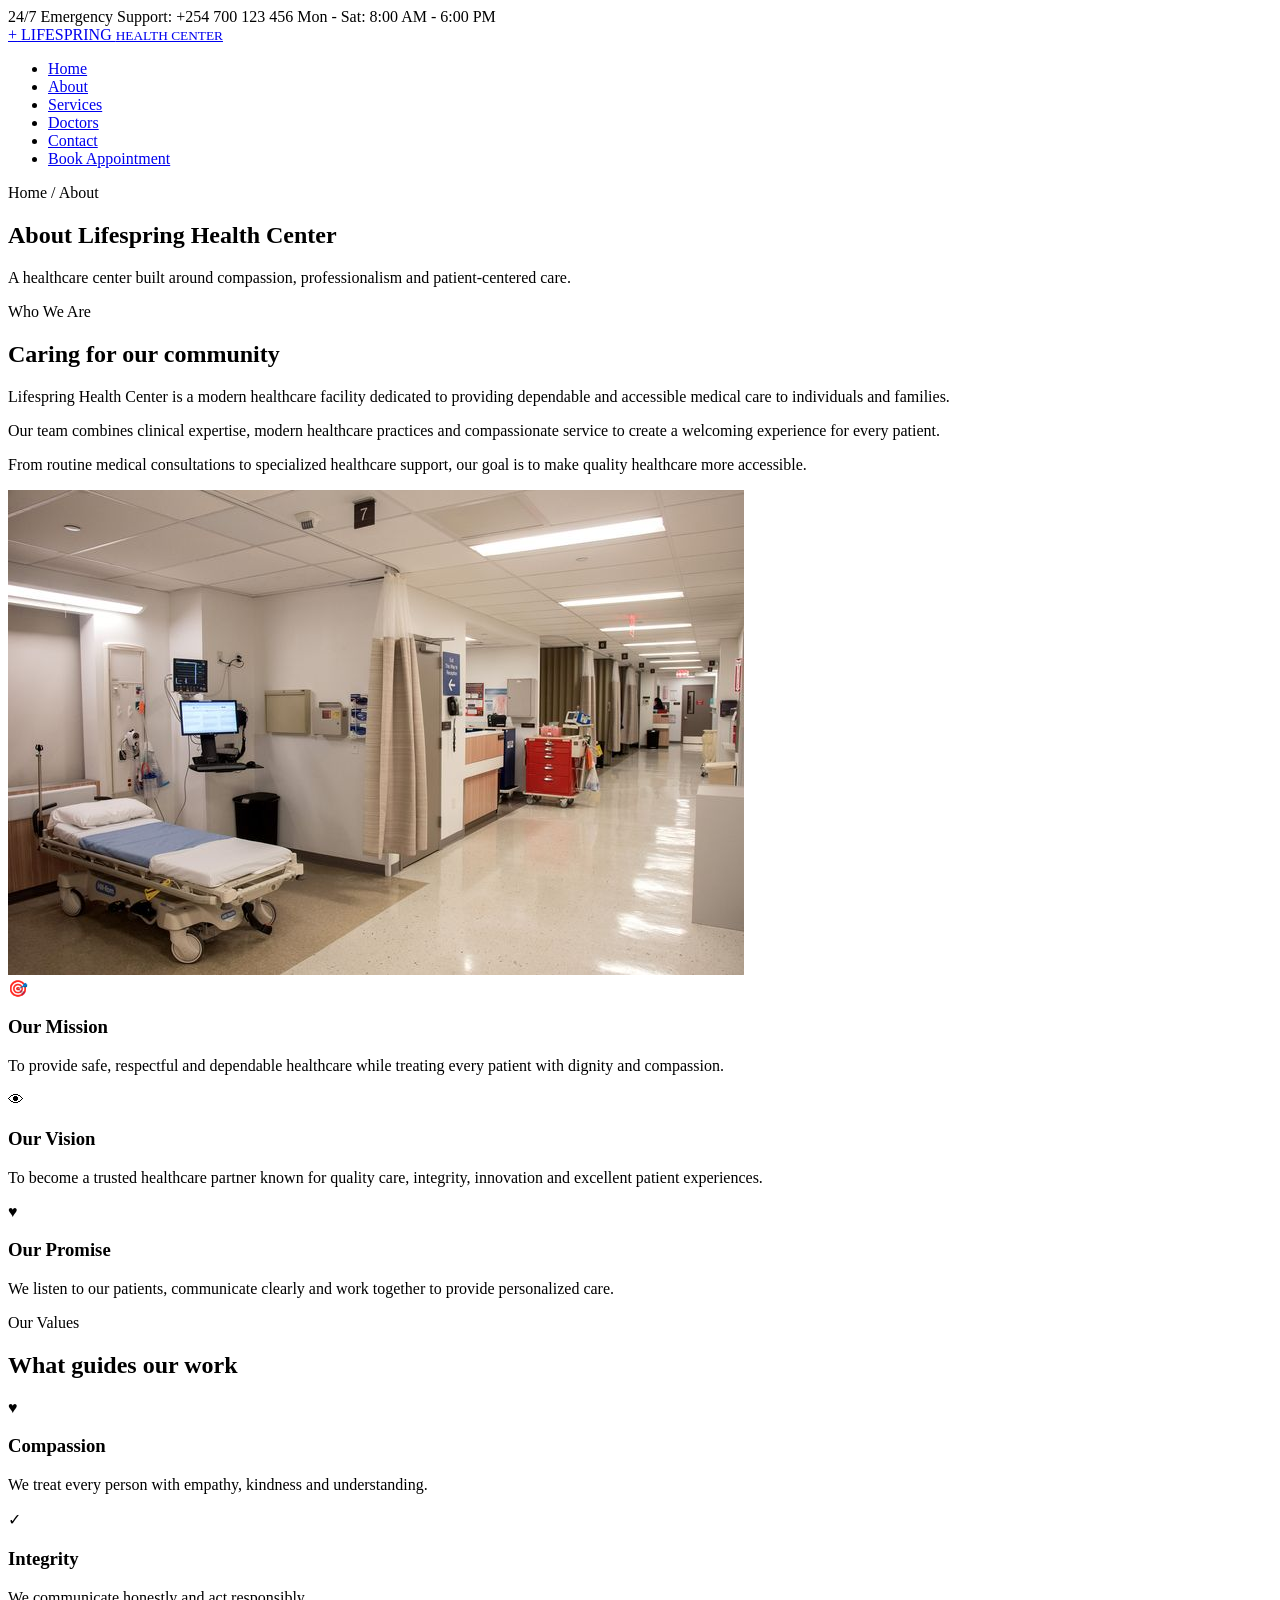
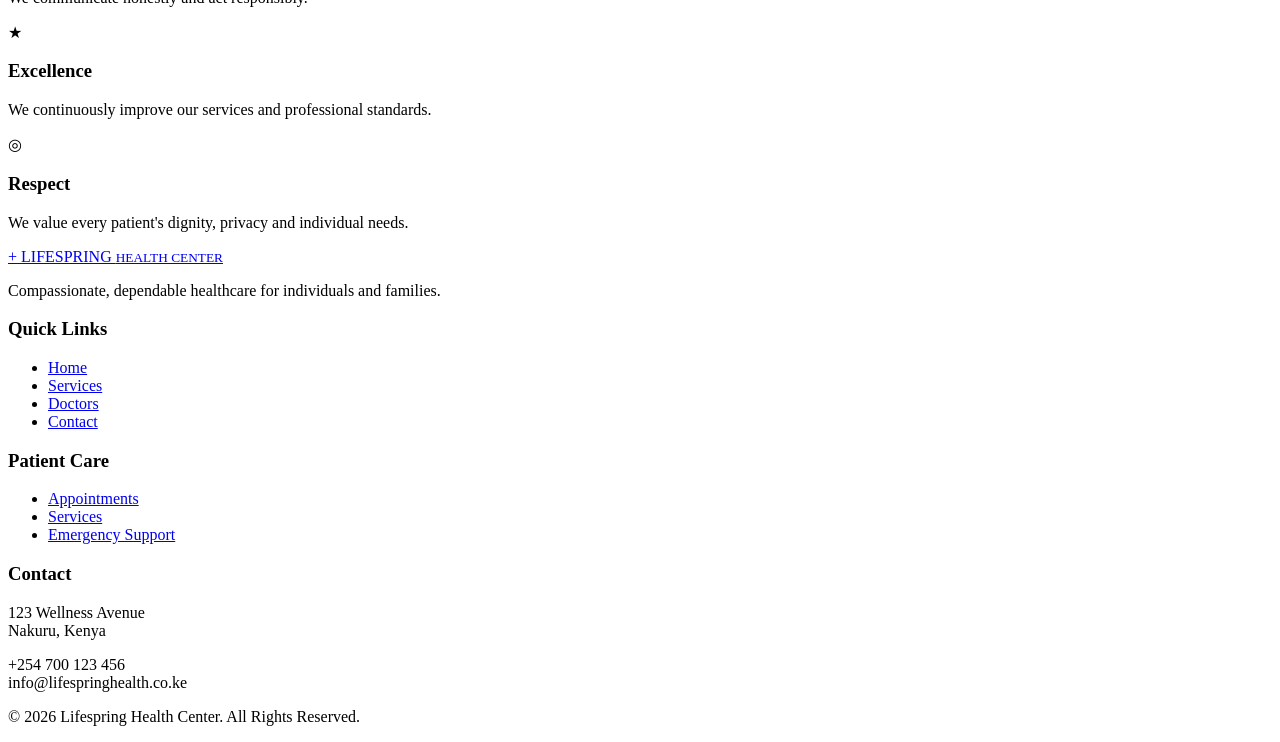
==== about.html @ 38cf4176 "initial commit" ====
<!DOCTYPE html>
<html lang="en">

<head>
    <meta charset="UTF-8">
    <meta name="viewport" content="width=device-width, initial-scale=1.0">

    <title>Lifespring Health Center | About Us</title>

    <link rel="stylesheet" href="css/style.css">
</head>

<body>

    <!-- TOP BAR -->
    <div class="topbar">
        <div class="container topbar-content">
            <span>24/7 Emergency Support: +254 700 123 456</span>
            <span>Mon - Sat: 8:00 AM - 6:00 PM</span>
        </div>
    </div>

    <!-- NAVBAR -->
    <header class="navbar">
        <div class="container nav-container">

            <a href="index.html" class="logo">
                <span class="logo-icon">+</span>

                <span>
                    LIFESPRING
                    <small>HEALTH CENTER</small>
                </span>
            </a>

            <nav>
                <ul class="nav-links">

                    <li><a href="index.html">Home</a></li>

                    <li>
                        <a href="about.html" class="active">
                            About
                        </a>
                    </li>

                    <li><a href="services.html">Services</a></li>

                    <li><a href="doctors.html">Doctors</a></li>

                    <li><a href="contact.html">Contact</a></li>

                    <li>
                        <a href="contact.html"
                           class="btn btn-primary">
                            Book Appointment
                        </a>
                    </li>

                </ul>
            </nav>

        </div>
    </header>

    <!-- PAGE HEADER -->
    <section class="page-header">
        <div class="container">

            <p class="breadcrumb">
                Home / About
            </p>

            <h1>About Lifespring Health Center</h1>

            <p>
                A healthcare center built around compassion,
                professionalism and patient-centered care.
            </p>

        </div>
    </section>

    <!-- ABOUT -->
    <section class="section">

        <div class="container split-section">

            <div>

                <span class="eyebrow">Who We Are</span>

                <h2>
                    Caring for our community
                </h2>

                <p>
                    Lifespring Health Center is a modern healthcare
                    facility dedicated to providing dependable and
                    accessible medical care to individuals and families.
                </p>

                <p>
                    Our team combines clinical expertise, modern
                    healthcare practices and compassionate service
                    to create a welcoming experience for every patient.
                </p>

                <p>
                    From routine medical consultations to specialized
                    healthcare support, our goal is to make quality
                    healthcare more accessible.
                </p>

            </div>

            <div>
                <img src="images/ward.jpg"
                     alt="Lifespring hospital facility"
                     class="rounded-image">
            </div>

        </div>

    </section>

    <!-- MISSION & VISION -->
    <section class="section light-section">

        <div class="container cards-3">

            <div class="card">
                <div class="card-icon">🎯</div>

                <h3>Our Mission</h3>

                <p>
                    To provide safe, respectful and dependable
                    healthcare while treating every patient
                    with dignity and compassion.
                </p>
            </div>

            <div class="card">
                <div class="card-icon">👁</div>

                <h3>Our Vision</h3>

                <p>
                    To become a trusted healthcare partner known
                    for quality care, integrity, innovation and
                    excellent patient experiences.
                </p>
            </div>

            <div class="card">
                <div class="card-icon">♥</div>

                <h3>Our Promise</h3>

                <p>
                    We listen to our patients, communicate clearly
                    and work together to provide personalized care.
                </p>
            </div>

        </div>

    </section>

    <!-- VALUES -->
    <section class="section">

        <div class="container">

            <div class="section-heading">

                <span class="eyebrow">
                    Our Values
                </span>

                <h2>
                    What guides our work
                </h2>

            </div>

            <div class="cards-4">

                <div class="card">
                    <div class="card-icon">♥</div>
                    <h3>Compassion</h3>
                    <p>
                        We treat every person with empathy,
                        kindness and understanding.
                    </p>
                </div>

                <div class="card">
                    <div class="card-icon">✓</div>
                    <h3>Integrity</h3>
                    <p>
                        We communicate honestly and act
                        responsibly.
                    </p>
                </div>

                <div class="card">
                    <div class="card-icon">★</div>
                    <h3>Excellence</h3>
                    <p>
                        We continuously improve our services
                        and professional standards.
                    </p>
                </div>

                <div class="card">
                    <div class="card-icon">◎</div>
                    <h3>Respect</h3>
                    <p>
                        We value every patient's dignity,
                        privacy and individual needs.
                    </p>
                </div>

            </div>

        </div>

    </section>

    <!-- FOOTER -->
    <footer class="footer">

        <div class="container footer-grid">

            <div>
                <a href="index.html" class="footer-logo">
                    <span class="logo-icon">+</span>
                    <span>
                        LIFESPRING
                        <small>HEALTH CENTER</small>
                    </span>
                </a>

                <p>
                    Compassionate, dependable healthcare
                    for individuals and families.
                </p>
            </div>

            <div>
                <h3>Quick Links</h3>

                <ul>
                    <li><a href="index.html">Home</a></li>
                    <li><a href="services.html">Services</a></li>
                    <li><a href="doctors.html">Doctors</a></li>
                    <li><a href="contact.html">Contact</a></li>
                </ul>
            </div>

            <div>
                <h3>Patient Care</h3>

                <ul>
                    <li><a href="contact.html">Appointments</a></li>
                    <li><a href="services.html">Services</a></li>
                    <li><a href="contact.html">Emergency Support</a></li>
                </ul>
            </div>

            <div>
                <h3>Contact</h3>

                <p>
                    123 Wellness Avenue<br>
                    Nakuru, Kenya
                </p>

                <p>
                    +254 700 123 456<br>
                    info@lifespringhealth.co.ke
                </p>
            </div>

        </div>

        <div class="footer-bottom">
            <p>
                © 2026 Lifespring Health Center.
                All Rights Reserved.
            </p>
        </div>

    </footer>

</body>
</html>
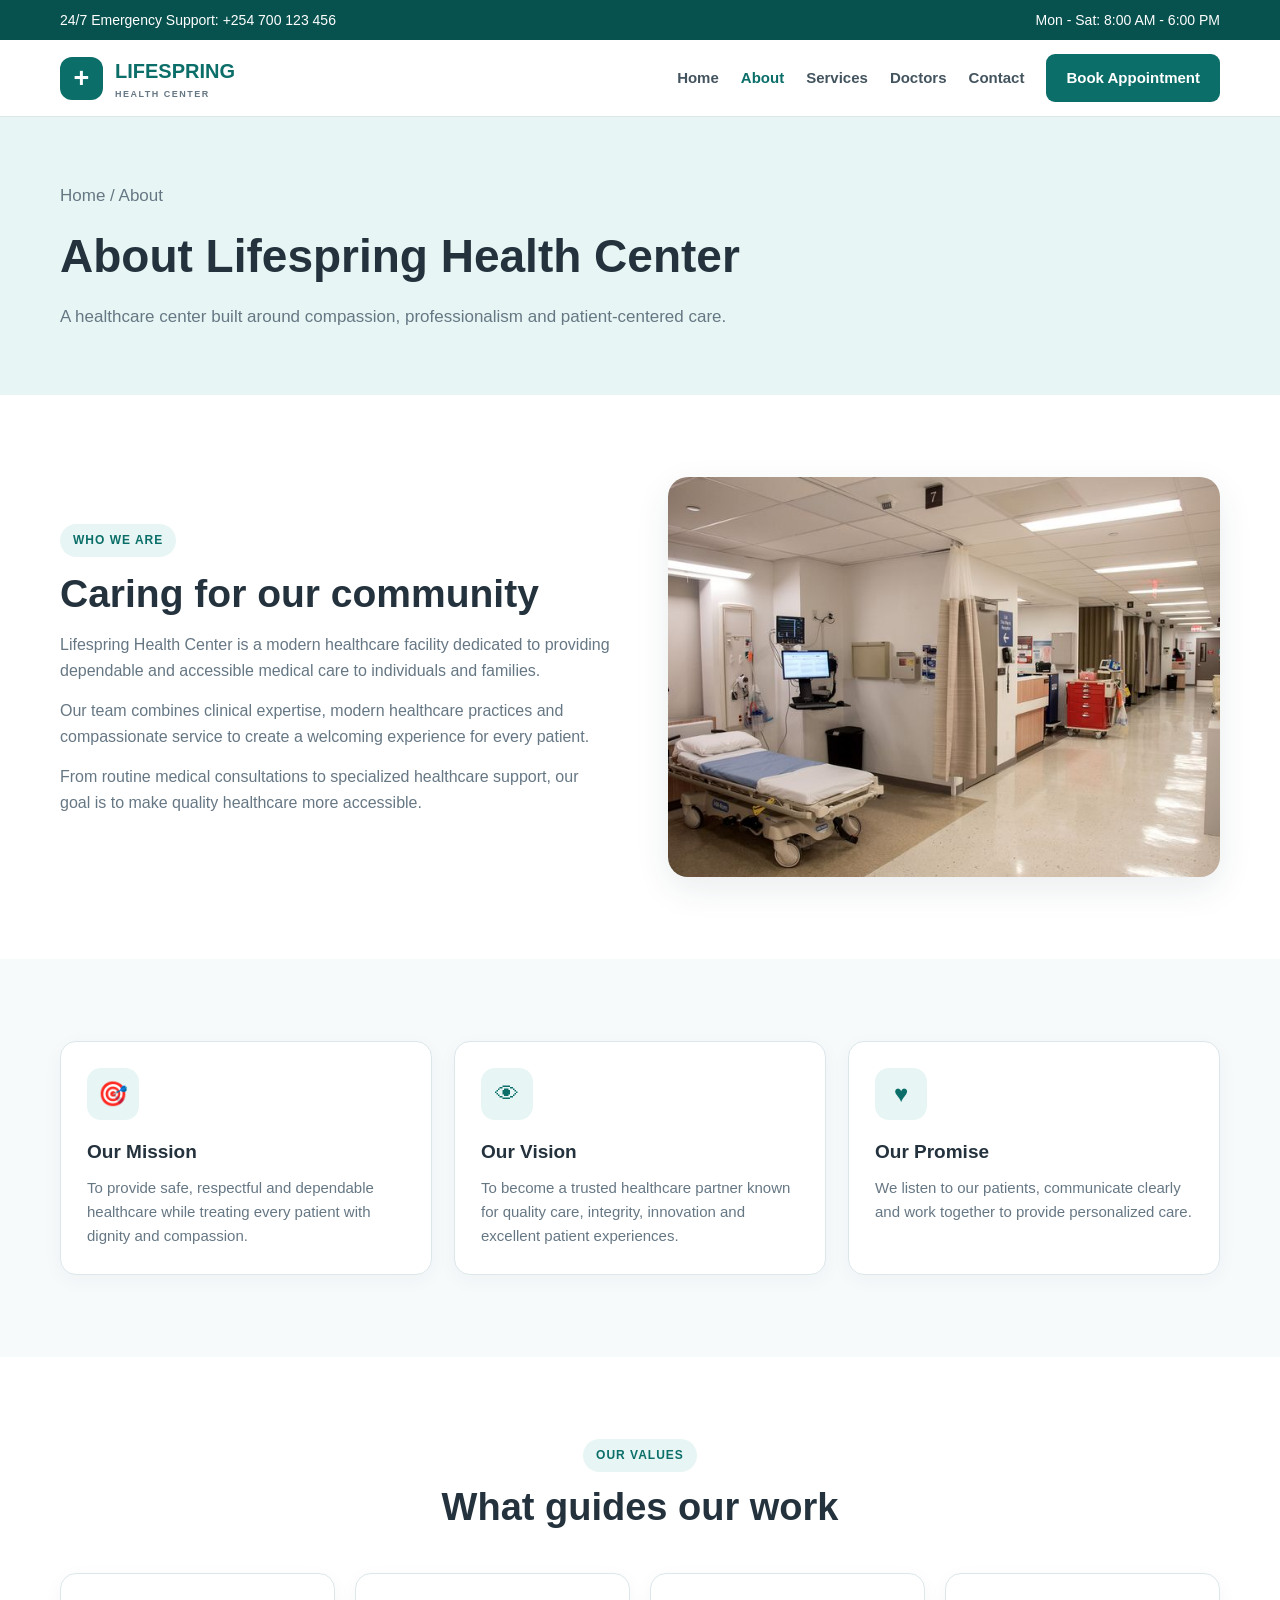
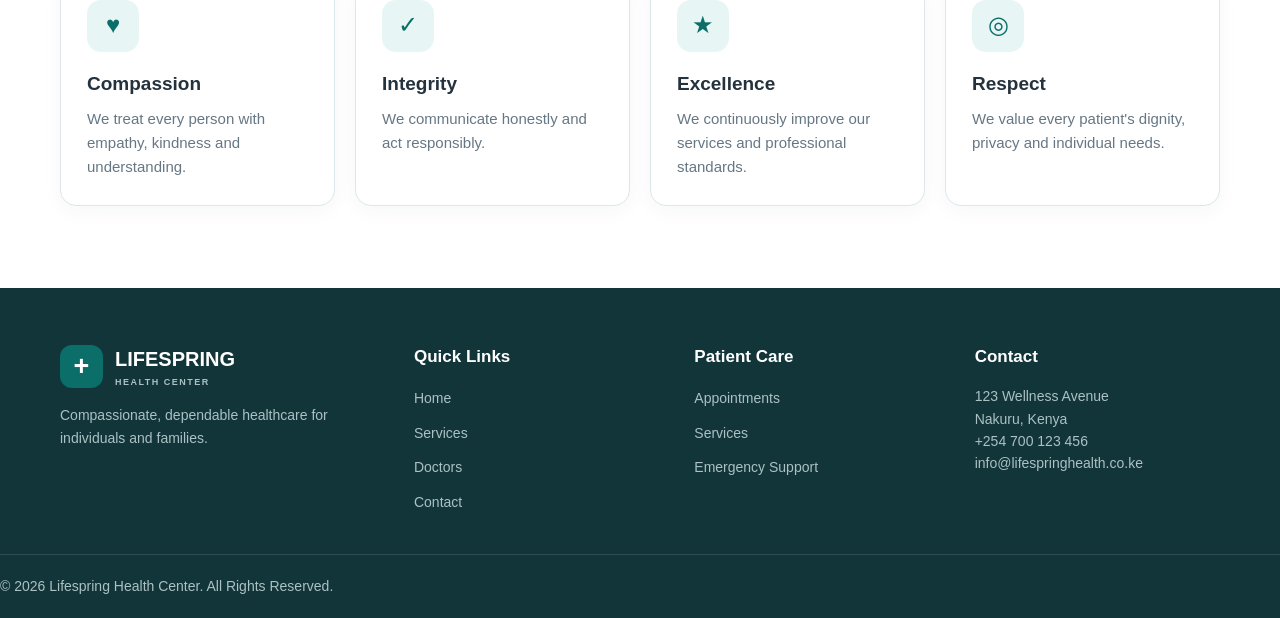
==== commit 0b894186: "change folder structure" ====
--- a/about.html
+++ b/about.html
@@ -7,7 +7,7 @@
 
     <title>Lifespring Health Center | About Us</title>
 
-    <link rel="stylesheet" href="css/style.css">
+    <link rel="stylesheet" href="CSS/style.css">
 </head>
 
 <body>
--- a/CSS/style.css
+++ b/CSS/style.css
@@ -0,0 +1,1366 @@
+/* ==========================================
+   LIFESPRING HEALTH CENTER
+   MAIN WEBSITE STYLESHEET
+   ========================================== */
+
+:root {
+
+    --primary: #0b6e69;
+    --primary-dark: #07524f;
+
+    --secondary: #e7f6f4;
+
+    --accent: #f3b33d;
+
+    --text: #24323d;
+    --muted: #667784;
+
+    --light: #f7fafb;
+
+    --white: #ffffff;
+
+    --border: #dce7ea;
+
+    --shadow:
+        0 12px 35px rgba(25, 55, 70, 0.09);
+
+    --radius: 16px;
+
+    --max-width: 1160px;
+}
+
+
+/* RESET */
+
+* {
+    margin: 0;
+    padding: 0;
+    box-sizing: border-box;
+}
+
+
+html {
+    scroll-behavior: smooth;
+}
+
+
+body {
+
+    font-family:
+        Arial,
+        Helvetica,
+        sans-serif;
+
+    color: var(--text);
+
+    background: var(--white);
+
+    line-height: 1.6;
+}
+
+
+img {
+
+    width: 100%;
+
+    display: block;
+}
+
+
+a {
+
+    text-decoration: none;
+
+    color: inherit;
+}
+
+
+ul {
+
+    list-style: none;
+}
+
+
+/* CONTAINER */
+
+.container {
+
+    width: min(92%, var(--max-width));
+
+    margin: auto;
+}
+
+
+/* ==========================================
+   TOP BAR
+   ========================================== */
+
+.topbar {
+
+    background: var(--primary-dark);
+
+    color: #ffffff;
+
+    font-size: 14px;
+}
+
+
+.topbar-content {
+
+    display: flex;
+
+    justify-content: space-between;
+
+    gap: 20px;
+
+    padding: 9px 0;
+}
+
+
+/* ==========================================
+   NAVIGATION
+   ========================================== */
+
+.navbar {
+
+    background: white;
+
+    border-bottom:
+        1px solid var(--border);
+
+    position: sticky;
+
+    top: 0;
+
+    z-index: 1000;
+}
+
+
+.nav-container {
+
+    min-height: 76px;
+
+    display: flex;
+
+    align-items: center;
+
+    justify-content: space-between;
+
+    gap: 30px;
+}
+
+
+/* LOGO */
+
+.logo,
+.footer-logo {
+
+    display: flex;
+
+    align-items: center;
+
+    gap: 12px;
+
+    font-weight: 800;
+
+    font-size: 20px;
+
+    color: var(--primary);
+}
+
+
+.logo small,
+.footer-logo small {
+
+    display: block;
+
+    font-size: 9px;
+
+    letter-spacing: 1.5px;
+
+    color: var(--muted);
+}
+
+
+.logo-icon {
+
+    width: 43px;
+
+    height: 43px;
+
+    display: grid;
+
+    place-items: center;
+
+    background: var(--primary);
+
+    color: white;
+
+    border-radius: 12px;
+
+    font-size: 27px;
+
+    font-weight: bold;
+}
+
+
+/* NAV LINKS */
+
+.nav-links {
+
+    display: flex;
+
+    align-items: center;
+
+    gap: 22px;
+
+    font-weight: 600;
+
+    font-size: 15px;
+}
+
+
+.nav-links a {
+
+    color: #43545f;
+
+    transition: 0.2s;
+}
+
+
+.nav-links a:hover {
+
+    color: var(--primary);
+}
+
+
+.nav-links a.active {
+
+    color: var(--primary);
+}
+
+
+/* ==========================================
+   BUTTONS
+   ========================================== */
+
+.btn {
+
+    display: inline-flex;
+
+    justify-content: center;
+
+    align-items: center;
+
+    padding: 12px 20px;
+
+    border-radius: 9px;
+
+    font-weight: 700;
+
+    border: none;
+
+    cursor: pointer;
+
+    transition: 0.2s;
+}
+
+
+.btn-primary {
+
+    background: var(--primary);
+
+    color: white !important;
+}
+
+
+.btn-primary:hover {
+
+    background: var(--primary-dark);
+
+    transform: translateY(-2px);
+}
+
+
+.btn-outline {
+
+    border:
+        1px solid var(--primary);
+
+    color: var(--primary) !important;
+
+    background: white;
+}
+
+
+.btn-outline:hover {
+
+    background: var(--secondary);
+}
+
+
+.btn-white {
+
+    background: white;
+
+    color: var(--primary);
+}
+
+
+.btn-white:hover {
+
+    background: #f2f2f2;
+}
+
+
+/* ==========================================
+   HERO
+   ========================================== */
+
+.hero {
+
+    background:
+        linear-gradient(
+            120deg,
+            #eef9f7,
+            #ffffff
+        );
+}
+
+
+.hero-grid {
+
+    min-height: 570px;
+
+    display: grid;
+
+    grid-template-columns:
+        1fr 1fr;
+
+    align-items: center;
+
+    gap: 55px;
+
+    padding: 70px 0;
+}
+
+
+.hero-content h1 {
+
+    font-size:
+        clamp(2.5rem, 5vw, 4.2rem);
+
+    line-height: 1.1;
+
+    margin:
+        18px 0;
+}
+
+
+.highlight {
+
+    color: var(--primary);
+}
+
+
+.hero-content p {
+
+    color: var(--muted);
+
+    font-size: 17px;
+
+    max-width: 650px;
+}
+
+
+/* EYEBROW */
+
+.eyebrow {
+
+    display: inline-block;
+
+    background: var(--secondary);
+
+    color: var(--primary);
+
+    border-radius: 30px;
+
+    padding: 7px 13px;
+
+    font-size: 12px;
+
+    font-weight: 800;
+
+    text-transform: uppercase;
+
+    letter-spacing: 1px;
+}
+
+
+.hero-buttons {
+
+    display: flex;
+
+    gap: 12px;
+
+    flex-wrap: wrap;
+
+    margin-top: 28px;
+}
+
+
+/* HERO IMAGE */
+
+.hero-image {
+
+    border-radius: 25px;
+
+    overflow: hidden;
+
+    box-shadow: var(--shadow);
+}
+
+
+.hero-image img {
+
+    height: 450px;
+
+    object-fit: cover;
+}
+
+
+/* ==========================================
+   STATS
+   ========================================== */
+
+.stats-section {
+
+    position: relative;
+
+    margin-top: -35px;
+
+    z-index: 5;
+}
+
+
+.stats {
+
+    display: grid;
+
+    grid-template-columns:
+        repeat(4, 1fr);
+
+    gap: 15px;
+}
+
+
+.stat-card {
+
+    background: white;
+
+    border:
+        1px solid var(--border);
+
+    border-radius: 14px;
+
+    padding: 22px;
+
+    text-align: center;
+
+    box-shadow: var(--shadow);
+}
+
+
+.stat-card h2 {
+
+    color: var(--primary);
+
+    font-size: 29px;
+
+    margin-bottom: 4px;
+}
+
+
+.stat-card p {
+
+    color: var(--muted);
+
+    font-size: 14px;
+}
+
+
+/* ==========================================
+   SECTIONS
+   ========================================== */
+
+.section {
+
+    padding: 82px 0;
+}
+
+
+.light-section {
+
+    background: var(--light);
+}
+
+
+.section-heading {
+
+    text-align: center;
+
+    max-width: 720px;
+
+    margin:
+        0 auto 42px;
+}
+
+
+.section-heading h2 {
+
+    font-size: 38px;
+
+    line-height: 1.2;
+
+    margin: 13px 0;
+}
+
+
+.section-heading p {
+
+    color: var(--muted);
+
+    font-size: 16px;
+}
+
+
+/* ==========================================
+   CARDS
+   ========================================== */
+
+.cards-3 {
+
+    display: grid;
+
+    grid-template-columns:
+        repeat(3, 1fr);
+
+    gap: 22px;
+}
+
+
+.cards-4 {
+
+    display: grid;
+
+    grid-template-columns:
+        repeat(4, 1fr);
+
+    gap: 20px;
+}
+
+
+.card {
+
+    background: white;
+
+    border:
+        1px solid var(--border);
+
+    border-radius: var(--radius);
+
+    padding: 26px;
+
+    box-shadow:
+        0 5px 20px rgba(25,55,70,.04);
+
+    transition: 0.2s;
+}
+
+
+.card:hover {
+
+    transform: translateY(-4px);
+
+    box-shadow: var(--shadow);
+}
+
+
+.card-icon {
+
+    width: 52px;
+
+    height: 52px;
+
+    border-radius: 14px;
+
+    background: var(--secondary);
+
+    color: var(--primary);
+
+    display: grid;
+
+    place-items: center;
+
+    font-size: 24px;
+
+    margin-bottom: 17px;
+}
+
+
+.card h3 {
+
+    font-size: 19px;
+
+    margin-bottom: 8px;
+}
+
+
+.card p {
+
+    color: var(--muted);
+
+    font-size: 15px;
+}
+
+
+.read-more {
+
+    display: inline-block;
+
+    color: var(--primary);
+
+    font-weight: 700;
+
+    margin-top: 18px;
+
+    font-size: 14px;
+}
+
+
+/* ==========================================
+   SPLIT SECTION
+   ========================================== */
+
+.split-section {
+
+    display: grid;
+
+    grid-template-columns:
+        1fr 1fr;
+
+    gap: 55px;
+
+    align-items: center;
+}
+
+
+.split-section h2 {
+
+    font-size: 39px;
+
+    line-height: 1.15;
+
+    margin: 15px 0;
+}
+
+
+.split-section p {
+
+    color: var(--muted);
+
+    margin-bottom: 15px;
+}
+
+
+/* CHECKLIST */
+
+.check-list {
+
+    margin: 25px 0;
+
+    display: grid;
+
+    gap: 12px;
+}
+
+
+.check-list li::before {
+
+    content: "✓";
+
+    display: inline-grid;
+
+    place-items: center;
+
+    width: 24px;
+
+    height: 24px;
+
+    border-radius: 50%;
+
+    background: var(--secondary);
+
+    color: var(--primary);
+
+    font-weight: bold;
+
+    margin-right: 10px;
+}
+
+
+/* WELCOME CARD */
+
+.welcome-card {
+
+    background:
+        linear-gradient(
+            140deg,
+            var(--primary),
+            #0b8079
+        );
+
+    color: white;
+
+    padding: 40px;
+
+    border-radius: 22px;
+
+    box-shadow: var(--shadow);
+}
+
+
+.welcome-card h3 {
+
+    font-size: 26px;
+
+    margin-bottom: 10px;
+}
+
+
+.welcome-card p {
+
+    color: #e1f4f2;
+
+    margin-bottom: 25px;
+}
+
+
+.promise-box {
+
+    background:
+        rgba(255,255,255,.13);
+
+    padding: 20px;
+
+    border-radius: 13px;
+
+    border:
+        1px solid
+        rgba(255,255,255,.2);
+}
+
+
+.promise-box strong {
+
+    display: block;
+
+    margin-bottom: 4px;
+}
+
+
+/* ==========================================
+   CTA
+   ========================================== */
+
+.cta {
+
+    background: var(--primary);
+
+    color: white;
+
+    padding: 45px;
+
+    border-radius: 22px;
+
+    display: flex;
+
+    align-items: center;
+
+    justify-content: space-between;
+
+    gap: 25px;
+}
+
+
+.cta h2 {
+
+    margin-bottom: 5px;
+}
+
+
+.cta p {
+
+    color: #d8eeec;
+}
+
+
+/* ==========================================
+   PAGE HEADER
+   ========================================== */
+
+.page-header {
+
+    background: var(--secondary);
+
+    padding: 65px 0;
+}
+
+
+.page-header h1 {
+
+    font-size: 46px;
+
+    margin: 10px 0;
+}
+
+
+.page-header p {
+
+    color: var(--muted);
+
+    max-width: 700px;
+
+    font-size: 17px;
+}
+
+
+.breadcrumb {
+
+    color: var(--muted);
+
+    font-size: 14px;
+}
+
+
+/* ==========================================
+   ABOUT IMAGE
+   ========================================== */
+
+.rounded-image {
+
+    height: 400px;
+
+    object-fit: cover;
+
+    border-radius: 20px;
+
+    box-shadow: var(--shadow);
+}
+
+
+/* ==========================================
+   DOCTORS
+   ========================================== */
+
+.doctor-grid {
+
+    display: grid;
+
+    grid-template-columns:
+        repeat(3, 1fr);
+
+    gap: 25px;
+}
+
+
+.doctor-card {
+
+    background: white;
+
+    border:
+        1px solid var(--border);
+
+    border-radius: 16px;
+
+    overflow: hidden;
+
+    box-shadow:
+        0 5px 20px rgba(25,55,70,.04);
+
+    transition: .2s;
+}
+
+
+.doctor-card:hover {
+
+    transform: translateY(-4px);
+
+    box-shadow: var(--shadow);
+}
+
+
+.doctor-card img {
+
+    height: 290px;
+
+    object-fit: cover;
+}
+
+
+.doctor-content {
+
+    padding: 22px;
+}
+
+
+.doctor-role {
+
+    color: var(--primary);
+
+    font-size: 13px;
+
+    font-weight: 700;
+}
+
+
+.doctor-content h3 {
+
+    font-size: 21px;
+
+    margin:
+        6px 0 8px;
+}
+
+
+.doctor-content p {
+
+    color: var(--muted);
+
+    font-size: 14px;
+}
+
+
+/* ==========================================
+   CONTACT
+   ========================================== */
+
+.contact-grid {
+
+    display: grid;
+
+    grid-template-columns:
+        .9fr 1.1fr;
+
+    gap: 35px;
+}
+
+
+.contact-info {
+
+    display: grid;
+
+    gap: 20px;
+
+    margin-top: 30px;
+}
+
+
+.contact-item {
+
+    display: flex;
+
+    align-items: flex-start;
+
+    gap: 14px;
+}
+
+
+.contact-icon {
+
+    width: 46px;
+
+    height: 46px;
+
+    border-radius: 12px;
+
+    background: var(--secondary);
+
+    color: var(--primary);
+
+    display: grid;
+
+    place-items: center;
+
+    flex-shrink: 0;
+}
+
+
+.contact-item h3 {
+
+    margin-bottom: 3px;
+
+    font-size: 17px;
+}
+
+
+.contact-item p {
+
+    margin: 0;
+
+    color: var(--muted);
+}
+
+
+/* FORM */
+
+.form-card {
+
+    background: white;
+
+    border:
+        1px solid var(--border);
+
+    border-radius: 16px;
+
+    padding: 30px;
+
+    box-shadow: var(--shadow);
+}
+
+
+.form-card h2 {
+
+    font-size: 30px;
+
+    margin-bottom: 5px;
+}
+
+
+.form-card > p {
+
+    color: var(--muted);
+
+    margin-bottom: 25px;
+}
+
+
+form {
+
+    display: grid;
+
+    gap: 16px;
+}
+
+
+.form-row {
+
+    display: grid;
+
+    grid-template-columns:
+        1fr 1fr;
+
+    gap: 16px;
+}
+
+
+label {
+
+    display: block;
+
+    font-size: 13px;
+
+    font-weight: 700;
+
+    margin-bottom: 6px;
+}
+
+
+input,
+select,
+textarea {
+
+    width: 100%;
+
+    border:
+        1px solid var(--border);
+
+    border-radius: 9px;
+
+    padding: 12px 13px;
+
+    font-family: inherit;
+
+    font-size: 15px;
+
+    outline: none;
+
+    background: white;
+
+    color: var(--text);
+}
+
+
+input:focus,
+select:focus,
+textarea:focus {
+
+    border-color: var(--primary);
+
+    box-shadow:
+        0 0 0 3px
+        rgba(11,110,105,.1);
+}
+
+
+textarea {
+
+    min-height: 140px;
+
+    resize: vertical;
+}
+
+
+/* NOTICE */
+
+.notice {
+
+    background: #fff8e8;
+
+    border:
+        1px solid #f2dfa9;
+
+    border-radius: 12px;
+
+    padding: 20px;
+
+    color: #735b21;
+}
+
+
+/* ==========================================
+   FOOTER
+   ========================================== */
+
+.footer {
+
+    background: #12353a;
+
+    color: #d7e6e7;
+
+    padding-top: 55px;
+}
+
+
+.footer-grid {
+
+    display: grid;
+
+    grid-template-columns:
+        1.3fr 1fr 1fr 1fr;
+
+    gap: 35px;
+}
+
+
+.footer-logo {
+
+    color: white;
+
+    margin-bottom: 15px;
+}
+
+
+.footer-logo small {
+
+    color: #abc1c4;
+}
+
+
+.footer p {
+
+    color: #abc1c4;
+
+    font-size: 14px;
+}
+
+
+.footer h3 {
+
+    color: white;
+
+    margin-bottom: 15px;
+
+    font-size: 17px;
+}
+
+
+.footer ul {
+
+    display: grid;
+
+    gap: 9px;
+}
+
+
+.footer ul a {
+
+    color: #abc1c4;
+
+    font-size: 14px;
+}
+
+
+.footer ul a:hover {
+
+    color: white;
+}
+
+
+.footer-bottom {
+
+    border-top:
+        1px solid
+        rgba(255,255,255,.12);
+
+    margin-top: 40px;
+
+    padding: 20px 0;
+}
+
+
+/* ==========================================
+   RESPONSIVE DESIGN
+   ========================================== */
+
+@media (max-width: 950px) {
+
+    .nav-container {
+
+        flex-wrap: wrap;
+
+        padding: 15px 0;
+    }
+
+
+    .nav-links {
+
+        flex-wrap: wrap;
+
+        justify-content: center;
+
+        gap: 14px;
+    }
+
+
+    .hero-grid,
+    .split-section,
+    .contact-grid {
+
+        grid-template-columns: 1fr;
+    }
+
+
+    .cards-4 {
+
+        grid-template-columns:
+            repeat(2, 1fr);
+    }
+
+
+    .doctor-grid {
+
+        grid-template-columns:
+            repeat(2, 1fr);
+    }
+
+
+    .stats {
+
+        grid-template-columns:
+            repeat(2, 1fr);
+    }
+
+
+    .footer-grid {
+
+        grid-template-columns:
+            repeat(2, 1fr);
+    }
+
+}
+
+
+@media (max-width: 650px) {
+
+    .topbar-content {
+
+        display: none;
+    }
+
+
+    .hero-grid {
+
+        padding: 50px 0;
+    }
+
+
+    .hero-image img {
+
+        height: 320px;
+    }
+
+
+    .hero-content h1 {
+
+        font-size: 42px;
+    }
+
+
+    .page-header h1 {
+
+        font-size: 36px;
+    }
+
+
+    .cards-3,
+    .cards-4,
+    .doctor-grid {
+
+        grid-template-columns: 1fr;
+    }
+
+
+    .stats {
+
+        grid-template-columns:
+            repeat(2, 1fr);
+    }
+
+
+    .form-row {
+
+        grid-template-columns: 1fr;
+    }
+
+
+    .cta {
+
+        display: block;
+
+        padding: 30px;
+    }
+
+
+    .cta .btn {
+
+        margin-top: 20px;
+    }
+
+
+    .footer-grid {
+
+        grid-template-columns: 1fr;
+    }
+
+}
